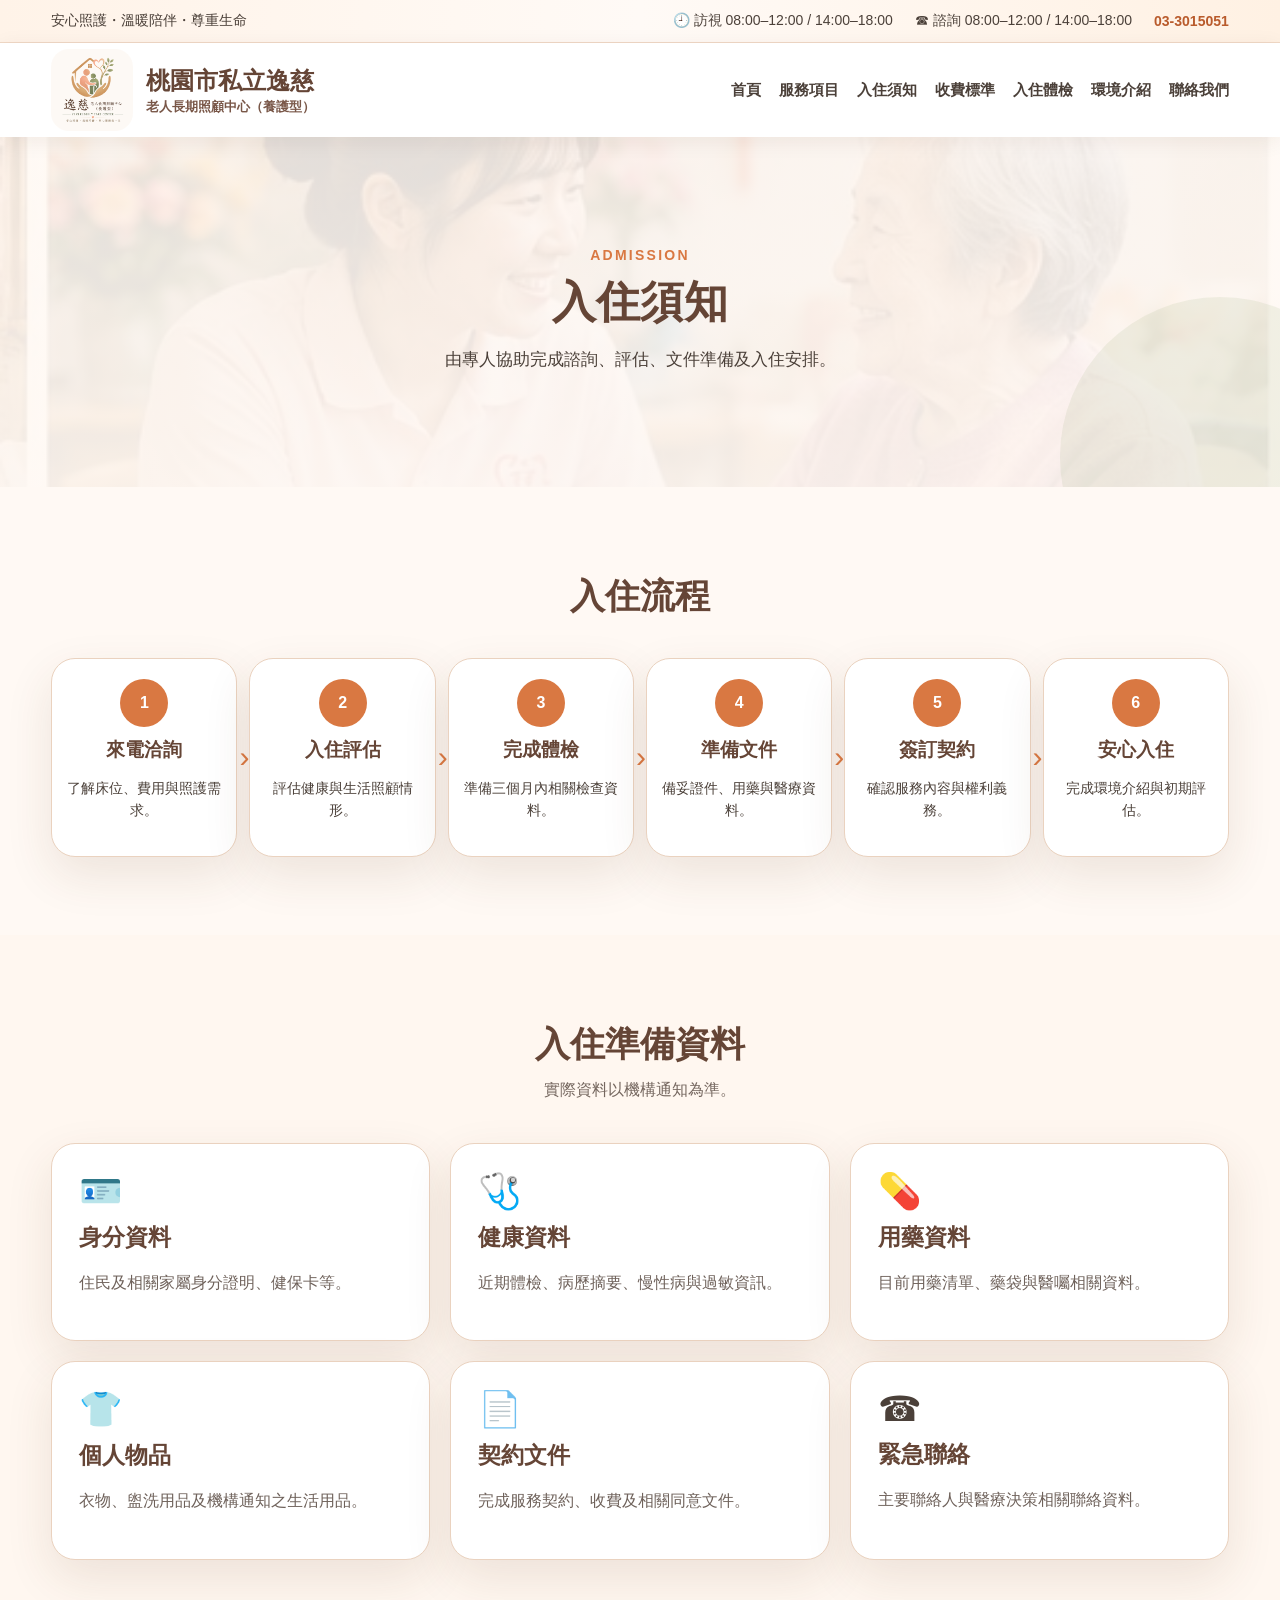
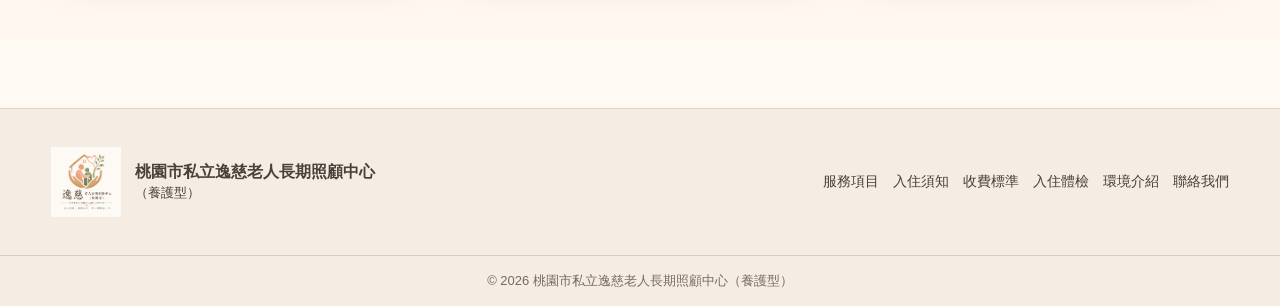
==== admission.html @ 15b74a87 "Add files via upload" ====
<!doctype html><html lang="zh-Hant"><head><meta charset="utf-8"><meta name="viewport" content="width=device-width,initial-scale=1"><meta name="description" content="逸慈老人長期照顧中心入住流程與準備資料。"><link rel="icon" href="favicon.png"><title>入住須知｜逸慈老人長期照顧中心</title><link rel="stylesheet" href="assets/css/site.css"></head><body><div class="topbar"><div class="container topbar-inner"><span>安心照護・溫暖陪伴・尊重生命</span><div class="topbar-items"><div>🕘 訪視 08:00–12:00 / 14:00–18:00</div><div>☎ 諮詢 08:00–12:00 / 14:00–18:00</div><div><strong>03-3015051</strong></div></div></div></div><header><div class="container nav"><a class="brand" href="index.html"><img src="assets/images/logo.png" alt="逸慈老人長期照顧中心 Logo"><div><h1>桃園市私立逸慈</h1><small>老人長期照顧中心（養護型）</small></div></a><button class="menu-toggle" aria-label="開啟選單" aria-expanded="false">☰</button><nav class="menu"><a href="index.html">首頁</a><a href="services.html">服務項目</a><a href="admission.html">入住須知</a><a href="pricing.html">收費標準</a><a href="health-check.html">入住體檢</a><a href="environment.html">環境介紹</a><a href="contact.html">聯絡我們</a></nav></div></header><main><section class="page-hero"><div class="inner container"><div class="eyebrow">ADMISSION</div><h2>入住須知</h2><p>由專人協助完成諮詢、評估、文件準備及入住安排。</p></div></section><section class="section"><div class="container"><div class="title"><h2>入住流程</h2></div><div class="flow"><article class="step card"><span>1</span><h3>來電洽詢</h3><p>了解床位、費用與照護需求。</p></article><article class="step card"><span>2</span><h3>入住評估</h3><p>評估健康與生活照顧情形。</p></article><article class="step card"><span>3</span><h3>完成體檢</h3><p>準備三個月內相關檢查資料。</p></article><article class="step card"><span>4</span><h3>準備文件</h3><p>備妥證件、用藥與醫療資料。</p></article><article class="step card"><span>5</span><h3>簽訂契約</h3><p>確認服務內容與權利義務。</p></article><article class="step card"><span>6</span><h3>安心入住</h3><p>完成環境介紹與初期評估。</p></article></div></div></section><section class="section alt"><div class="container"><div class="title"><h2>入住準備資料</h2><p>實際資料以機構通知為準。</p></div><div class="services"><article class="service card"><div class="icon">🪪</div><h3>身分資料</h3><p>住民及相關家屬身分證明、健保卡等。</p></article><article class="service card"><div class="icon">🩺</div><h3>健康資料</h3><p>近期體檢、病歷摘要、慢性病與過敏資訊。</p></article><article class="service card"><div class="icon">💊</div><h3>用藥資料</h3><p>目前用藥清單、藥袋與醫囑相關資料。</p></article><article class="service card"><div class="icon">👕</div><h3>個人物品</h3><p>衣物、盥洗用品及機構通知之生活用品。</p></article><article class="service card"><div class="icon">📄</div><h3>契約文件</h3><p>完成服務契約、收費及相關同意文件。</p></article><article class="service card"><div class="icon">☎</div><h3>緊急聯絡</h3><p>主要聯絡人與醫療決策相關聯絡資料。</p></article></div></div></section></main><footer><div class="container footer-main"><div class="footer-brand"><img src="assets/images/logo.png" alt="逸慈 Logo"><div><strong>桃園市私立逸慈老人長期照顧中心</strong><br><small>（養護型）</small></div></div><div class="footer-links"><a href="services.html">服務項目</a><a href="admission.html">入住須知</a><a href="pricing.html">收費標準</a><a href="health-check.html">入住體檢</a><a href="environment.html">環境介紹</a><a href="contact.html">聯絡我們</a></div></div><div class="copyright">© 2026 桃園市私立逸慈老人長期照顧中心（養護型）</div></footer><a class="float-call" href="tel:033015051">☎ 立即來電</a><script src="assets/js/site.js"></script></body></html>
---- assets/css/site.css ----
:root{--orange:#d97842;--orange2:#ed9561;--brown:#654536;--text:#4b4039;--cream:#fff9f4;--soft:#f7eee6;--sage:#8ea06c;--line:#ead2bf;--white:#fff;--shadow:0 18px 48px rgba(91,55,31,.11);--radius:24px}
*{box-sizing:border-box}html{scroll-behavior:smooth}body{margin:0;font-family:"Noto Sans TC","Microsoft JhengHei",sans-serif;color:var(--text);background:var(--cream)}a{text-decoration:none;color:inherit}img{max-width:100%;display:block}.container{width:min(1180px,92%);margin:auto}
.topbar{background:linear-gradient(90deg,#fff3e8,#fffaf6,#fff1e3);border-bottom:1px solid #f0d9c6}.topbar-inner{min-height:42px;display:flex;align-items:center;justify-content:space-between;gap:20px;font-size:14px}.topbar-items{display:flex;gap:22px;align-items:center}.topbar strong{color:#b95b2c}
header{position:sticky;top:0;z-index:50;background:rgba(255,255,255,.97);backdrop-filter:blur(12px);box-shadow:0 4px 20px rgba(70,40,22,.07)}.nav{min-height:94px;display:flex;align-items:center;justify-content:space-between;gap:20px}.brand{display:flex;align-items:center;gap:13px}.brand img{width:82px;height:82px;object-fit:contain;border-radius:18px}.brand h1{margin:0;font:700 24px "Noto Serif TC","DFKai-SB","KaiTi",serif;color:var(--brown)}.brand small{font-weight:700;color:#795748}.menu{display:flex;align-items:center;gap:18px;font-size:15px;font-weight:700}.menu a{padding:37px 0;position:relative}.menu a:after{content:"";position:absolute;left:50%;right:50%;bottom:24px;height:2px;background:var(--orange);transition:.25s}.menu a:hover:after,.menu a.active:after{left:0;right:0}.menu-toggle{display:none;border:0;background:#fff4ea;color:var(--brown);font-size:25px;border-radius:12px;padding:8px 12px}
.hero{overflow:hidden;background:linear-gradient(90deg,#fffaf6 0 43%,#f3e0d1 43%)}.hero-grid{display:grid;grid-template-columns:43% 57%;min-height:560px}.hero-copy{padding:68px 5vw 60px max(4vw,calc((100vw - 1180px)/2));display:flex;flex-direction:column;justify-content:center;background:radial-gradient(circle at 12% 12%,rgba(217,120,66,.14),transparent 30%)}.eyebrow{color:var(--orange);font-weight:900;letter-spacing:.16em;font-size:14px}.hero h2{margin:12px 0;font:700 43px/1.42 "Noto Serif TC","DFKai-SB","KaiTi",serif;color:var(--brown)}.hero h2 span{display:block;color:var(--orange);font-size:52px}.hero p{font-size:17px;line-height:1.9;max-width:600px}.actions{display:flex;gap:12px;flex-wrap:wrap;margin-top:12px}.btn{display:inline-flex;align-items:center;justify-content:center;padding:13px 24px;border-radius:999px;background:linear-gradient(135deg,var(--orange),var(--orange2));color:#fff;font-weight:900;box-shadow:0 10px 25px rgba(217,120,66,.24)}.btn.secondary{background:#fff;color:#a64f27;border:1px solid #dda477;box-shadow:none}.hero-photo{min-height:560px;background:url('../images/hero-care.jpg') center/cover no-repeat;position:relative}.hero-photo:before{content:"";position:absolute;inset:0;background:linear-gradient(90deg,#fffaf6 0,rgba(255,250,246,.10) 25%,transparent 55%)}
.quick{padding:28px 0 42px;background:#fff}.quick-grid{display:grid;grid-template-columns:repeat(4,1fr);gap:18px}.card{background:#fff;border:1px solid var(--line);border-radius:var(--radius);box-shadow:var(--shadow)}.quick-card{min-height:165px;padding:22px;display:flex;gap:15px;background:linear-gradient(145deg,#fff,#fff5ea)}.quick-card:nth-child(2){background:linear-gradient(145deg,#fff,#f4f7e9)}.quick-card:nth-child(4){background:linear-gradient(145deg,#fff,#fff0ed)}.qicon{font-size:34px}.quick-card h3{margin:0 0 7px;font:700 21px "Noto Serif TC","DFKai-SB","KaiTi",serif;color:var(--brown)}.quick-card p{margin:4px 0;line-height:1.55}.big{font-size:25px;color:#c55345;font-weight:900}
.section{padding:78px 0}.section.alt{background:#fff7f0}.title{text-align:center;margin-bottom:38px}.title h2{margin:8px;font:700 35px "Noto Serif TC","DFKai-SB","KaiTi",serif;color:var(--brown)}.title p{max-width:760px;margin:0 auto;line-height:1.8;color:#75675f}.about-grid,.split{display:grid;grid-template-columns:1fr 1fr;align-items:stretch}.about-img{min-height:420px;background:url('../images/hands-care.jpg') center/cover;border-radius:24px 0 0 24px}.about-copy{padding:44px;background:#fff;border-radius:0 24px 24px 0;box-shadow:var(--shadow)}.about-copy h2{font:700 34px "Noto Serif TC","DFKai-SB","KaiTi",serif;color:var(--brown);margin-top:0}.about-copy p{line-height:2}.badges{display:flex;gap:9px;flex-wrap:wrap}.badge{background:#fff1e5;color:#9b4e27;padding:8px 13px;border-radius:999px;font-weight:800}
.services{display:grid;grid-template-columns:repeat(3,1fr);gap:20px}.service{padding:27px;transition:.25s}.service:hover{transform:translateY(-5px)}.service .icon{font-size:35px}.service h3{font:700 23px "Noto Serif TC","DFKai-SB","KaiTi",serif;color:var(--brown);margin:10px 0}.service p{line-height:1.8;color:#6f625b}.list{padding-left:20px;line-height:1.9}
.page-hero{min-height:350px;display:grid;place-items:center;text-align:center;background:linear-gradient(rgba(255,249,244,.89),rgba(255,249,244,.94)),url('../images/hero-care.jpg') center/cover;position:relative;overflow:hidden}.page-hero:after{content:"";position:absolute;width:320px;height:320px;border-radius:50%;right:-100px;bottom:-130px;background:rgba(142,160,108,.12)}.page-hero .inner{position:relative;z-index:1}.page-hero h2{margin:10px 0 12px;font:700 44px "Noto Serif TC","DFKai-SB","KaiTi",serif;color:var(--brown)}.page-hero p{max-width:720px;margin:auto;line-height:1.9;font-size:17px}
.flow{display:grid;grid-template-columns:repeat(6,1fr);gap:12px}.step{padding:20px 12px;text-align:center;position:relative}.step:not(:last-child):after{content:'›';position:absolute;right:-13px;top:41%;color:var(--orange);font-size:30px}.step span{width:48px;height:48px;border-radius:50%;display:grid;place-items:center;margin:auto;background:var(--orange);color:#fff;font-weight:900}.step h3{color:var(--brown);margin:10px 0}.step p{font-size:14px;line-height:1.6}
.pricing-grid{display:grid;grid-template-columns:1.15fr .85fr;gap:24px}.price-card,.side-card{padding:32px}.price-row{display:flex;justify-content:space-between;gap:24px;padding:20px 0;border-bottom:1px dashed #e5cdbb}.price-row:last-child{border:0}.price-row span{font-weight:800;font-size:18px}.price-row strong{font-size:27px;color:#b95b2c}.side-card{background:linear-gradient(145deg,#fff,#fff4ea)}
.health-grid,.env-grid{display:grid;grid-template-columns:repeat(3,1fr);gap:20px}.health-card,.env-card{padding:26px}.health-card h3,.env-card h3{font:700 23px "Noto Serif TC","DFKai-SB","KaiTi",serif;color:var(--brown);margin:10px 0}.health-card ul{padding-left:20px;line-height:1.9}.env-photo{height:250px;border-radius:18px;background-size:cover;background-position:center}.env-card p{line-height:1.8}.notice{margin-top:24px;padding:20px 24px;border-left:5px solid var(--sage);background:#f4f8ed;border-radius:14px;line-height:1.8}.hours{display:grid;grid-template-columns:1fr 1fr;gap:20px}.hours-card{text-align:center;padding:32px;background:linear-gradient(145deg,#fff,#fff2e8)}.time{font-size:28px;color:var(--orange);font-weight:900;line-height:1.7}.contact-grid{display:grid;grid-template-columns:.9fr 1.1fr;gap:24px}.contact-card{padding:34px}.contact-card h3{font:700 27px "Noto Serif TC","DFKai-SB","KaiTi",serif;color:var(--brown)}.contact-list{display:grid;gap:15px}.contact-item{padding:16px;background:#fff6ee;border-radius:15px;line-height:1.6}.form-placeholder{padding:30px;background:linear-gradient(145deg,#fff,#f6f8ee)}.form-placeholder label{font-weight:800;display:block;margin:12px 0 6px}.form-placeholder input,.form-placeholder textarea{width:100%;padding:13px;border:1px solid #ddc7b7;border-radius:12px;background:#fff;font:inherit}.form-placeholder textarea{min-height:120px}.form-note{font-size:13px;color:#74665d;line-height:1.7}
.faq{max-width:900px;margin:auto}.faq details{padding:18px 22px;margin-bottom:12px}.faq summary{cursor:pointer;font-weight:900;color:var(--brown)}.faq p{line-height:1.8}.cta{padding:38px 42px;display:flex;justify-content:space-between;align-items:center;gap:24px;color:#fff;background:linear-gradient(120deg,var(--orange),var(--orange2));border-radius:28px;box-shadow:0 18px 44px rgba(185,91,44,.22)}.cta h2{font-family:"Noto Serif TC","DFKai-SB","KaiTi",serif;margin:0 0 8px}.cta .btn{background:#fff;color:#a64f27;box-shadow:none}
footer{margin-top:70px;background:#f5ece4;border-top:1px solid #e7d1c1}.footer-main{padding:38px 0;display:flex;align-items:center;justify-content:space-between;gap:30px}.footer-brand{display:flex;align-items:center;gap:14px}.footer-brand img{width:70px;height:70px;object-fit:contain}.footer-links{display:flex;flex-wrap:wrap;gap:14px;font-size:14px}.copyright{border-top:1px solid #e0cbbb;text-align:center;padding:16px 0;font-size:13px;color:#786a61}.float-call{display:none}
@media(max-width:1050px){.menu{display:none}.menu-toggle{display:block}.menu.open{display:flex;position:absolute;left:0;right:0;top:94px;background:#fff;flex-direction:column;align-items:stretch;padding:10px 5%;box-shadow:0 14px 24px rgba(0,0,0,.1)}.menu.open a{padding:13px 0}.hero-grid{grid-template-columns:1fr}.hero-photo{min-height:430px;order:1}.hero-copy{order:2;padding:48px 6%}.quick-grid,.services,.health-grid,.env-grid{grid-template-columns:repeat(2,1fr)}.about-grid,.split,.pricing-grid,.contact-grid{grid-template-columns:1fr}.about-img{border-radius:24px 24px 0 0}.about-copy{border-radius:0 0 24px 24px}.flow{grid-template-columns:repeat(3,1fr)}.step:after{display:none}}
@media(max-width:650px){.topbar-inner{justify-content:center}.topbar-inner>span{display:none}.topbar-items{font-size:12px;gap:8px}.topbar-items div:nth-child(2){display:none}.nav{min-height:76px}.brand img{width:59px;height:59px}.brand h1{font-size:17px}.brand small{font-size:11px}.menu.open{top:76px}.hero-photo{min-height:330px}.hero h2{font-size:32px}.hero h2 span{font-size:39px}.quick-grid,.services,.health-grid,.env-grid,.hours,.flow{grid-template-columns:1fr}.section{padding:55px 0}.page-hero{min-height:290px}.page-hero h2{font-size:34px}.price-row{flex-direction:column;gap:7px}.cta,.footer-main{flex-direction:column;align-items:flex-start}.float-call{display:block;position:fixed;right:16px;bottom:16px;z-index:80;background:var(--orange);color:#fff;padding:13px 18px;border-radius:999px;font-weight:900;box-shadow:0 10px 25px rgba(0,0,0,.22)}}
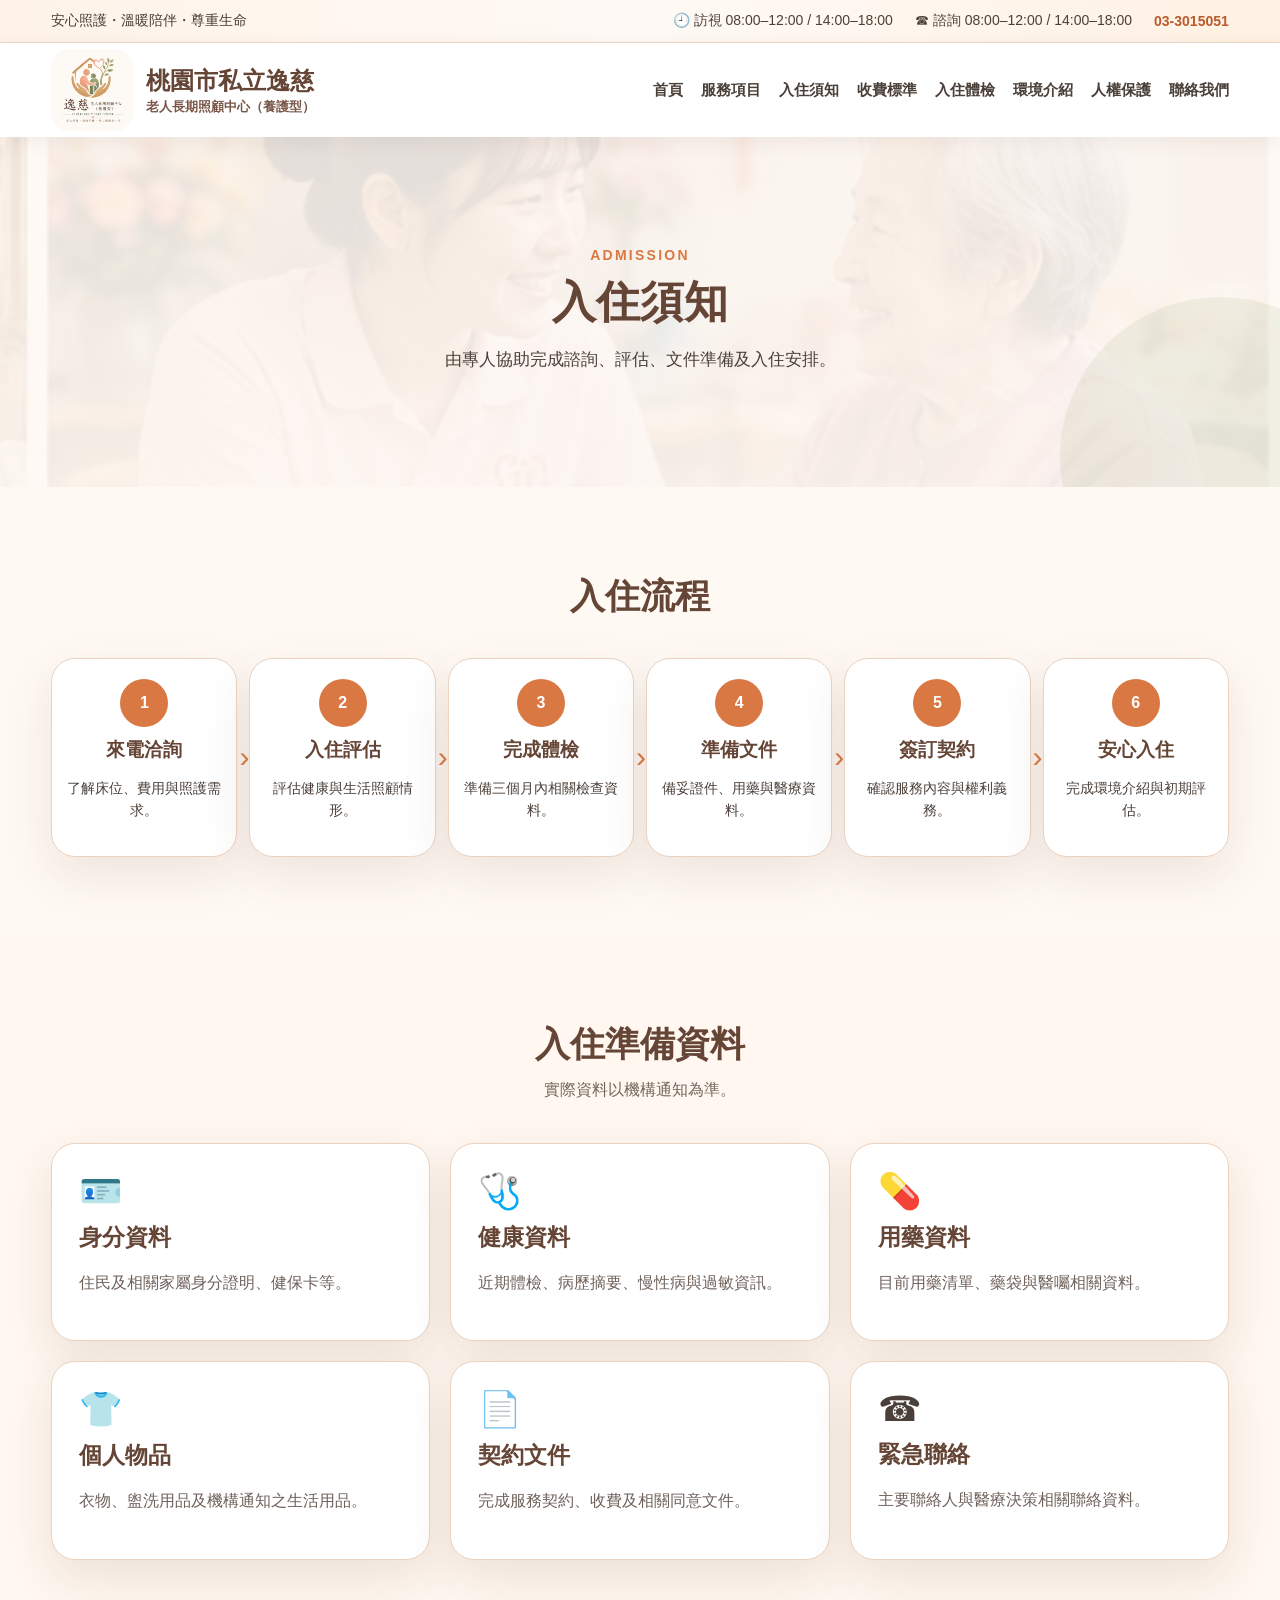
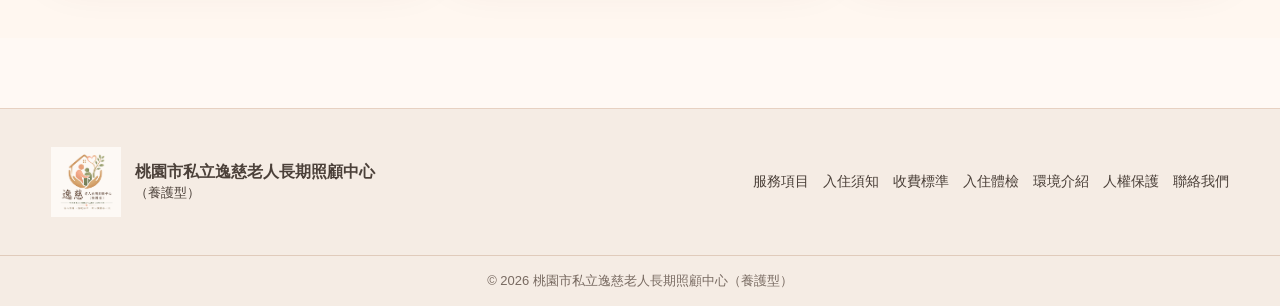
==== commit c2356430: "Add files via upload" ====
--- a/admission.html
+++ b/admission.html
@@ -1 +1 @@
-<!doctype html><html lang="zh-Hant"><head><meta charset="utf-8"><meta name="viewport" content="width=device-width,initial-scale=1"><meta name="description" content="逸慈老人長期照顧中心入住流程與準備資料。"><link rel="icon" href="favicon.png"><title>入住須知｜逸慈老人長期照顧中心</title><link rel="stylesheet" href="assets/css/site.css"></head><body><div class="topbar"><div class="container topbar-inner"><span>安心照護・溫暖陪伴・尊重生命</span><div class="topbar-items"><div>🕘 訪視 08:00–12:00 / 14:00–18:00</div><div>☎ 諮詢 08:00–12:00 / 14:00–18:00</div><div><strong>03-3015051</strong></div></div></div></div><header><div class="container nav"><a class="brand" href="index.html"><img src="assets/images/logo.png" alt="逸慈老人長期照顧中心 Logo"><div><h1>桃園市私立逸慈</h1><small>老人長期照顧中心（養護型）</small></div></a><button class="menu-toggle" aria-label="開啟選單" aria-expanded="false">☰</button><nav class="menu"><a href="index.html">首頁</a><a href="services.html">服務項目</a><a href="admission.html">入住須知</a><a href="pricing.html">收費標準</a><a href="health-check.html">入住體檢</a><a href="environment.html">環境介紹</a><a href="contact.html">聯絡我們</a></nav></div></header><main><section class="page-hero"><div class="inner container"><div class="eyebrow">ADMISSION</div><h2>入住須知</h2><p>由專人協助完成諮詢、評估、文件準備及入住安排。</p></div></section><section class="section"><div class="container"><div class="title"><h2>入住流程</h2></div><div class="flow"><article class="step card"><span>1</span><h3>來電洽詢</h3><p>了解床位、費用與照護需求。</p></article><article class="step card"><span>2</span><h3>入住評估</h3><p>評估健康與生活照顧情形。</p></article><article class="step card"><span>3</span><h3>完成體檢</h3><p>準備三個月內相關檢查資料。</p></article><article class="step card"><span>4</span><h3>準備文件</h3><p>備妥證件、用藥與醫療資料。</p></article><article class="step card"><span>5</span><h3>簽訂契約</h3><p>確認服務內容與權利義務。</p></article><article class="step card"><span>6</span><h3>安心入住</h3><p>完成環境介紹與初期評估。</p></article></div></div></section><section class="section alt"><div class="container"><div class="title"><h2>入住準備資料</h2><p>實際資料以機構通知為準。</p></div><div class="services"><article class="service card"><div class="icon">🪪</div><h3>身分資料</h3><p>住民及相關家屬身分證明、健保卡等。</p></article><article class="service card"><div class="icon">🩺</div><h3>健康資料</h3><p>近期體檢、病歷摘要、慢性病與過敏資訊。</p></article><article class="service card"><div class="icon">💊</div><h3>用藥資料</h3><p>目前用藥清單、藥袋與醫囑相關資料。</p></article><article class="service card"><div class="icon">👕</div><h3>個人物品</h3><p>衣物、盥洗用品及機構通知之生活用品。</p></article><article class="service card"><div class="icon">📄</div><h3>契約文件</h3><p>完成服務契約、收費及相關同意文件。</p></article><article class="service card"><div class="icon">☎</div><h3>緊急聯絡</h3><p>主要聯絡人與醫療決策相關聯絡資料。</p></article></div></div></section></main><footer><div class="container footer-main"><div class="footer-brand"><img src="assets/images/logo.png" alt="逸慈 Logo"><div><strong>桃園市私立逸慈老人長期照顧中心</strong><br><small>（養護型）</small></div></div><div class="footer-links"><a href="services.html">服務項目</a><a href="admission.html">入住須知</a><a href="pricing.html">收費標準</a><a href="health-check.html">入住體檢</a><a href="environment.html">環境介紹</a><a href="contact.html">聯絡我們</a></div></div><div class="copyright">© 2026 桃園市私立逸慈老人長期照顧中心（養護型）</div></footer><a class="float-call" href="tel:033015051">☎ 立即來電</a><script src="assets/js/site.js"></script></body></html>+<!doctype html><html lang="zh-Hant"><head><meta charset="utf-8"><meta name="viewport" content="width=device-width,initial-scale=1"><meta name="description" content="逸慈老人長期照顧中心入住流程、入住準備資料、參觀預約與常見問題。"><link rel="icon" href="favicon.png"><title>入住須知與流程｜逸慈老人長期照顧中心</title><link rel="stylesheet" href="assets/css/site.css"><meta name="google-site-verification" content="google0de005f5e0f966f5"><link rel="canonical" href="https://mapleflying1236-rgb.github.io/yici-website/admission.html"><meta property="og:locale" content="zh_TW"><meta property="og:type" content="website"><meta property="og:title" content="入住須知與流程｜逸慈老人長期照顧中心"><meta property="og:description" content="逸慈老人長期照顧中心入住流程、入住準備資料、參觀預約與常見問題。"><meta property="og:url" content="https://mapleflying1236-rgb.github.io/yici-website/admission.html"><meta property="og:site_name" content="逸慈老人長期照顧中心"><meta property="og:image" content="https://mapleflying1236-rgb.github.io/yici-website/assets/images/hero-care.jpg"><meta name="twitter:card" content="summary_large_image"><meta name="twitter:title" content="入住須知與流程｜逸慈老人長期照顧中心"><meta name="twitter:description" content="逸慈老人長期照顧中心入住流程、入住準備資料、參觀預約與常見問題。"><meta name="twitter:image" content="https://mapleflying1236-rgb.github.io/yici-website/assets/images/hero-care.jpg"><script type="application/ld+json">{"@context":"https://schema.org","@type":"NursingHome","name":"桃園市私立逸慈老人長期照顧中心（養護型）","alternateName":"逸慈老人長期照顧中心","url":"https://mapleflying1236-rgb.github.io/yici-website/","logo":"https://mapleflying1236-rgb.github.io/yici-website/assets/images/logo.png","image":"https://mapleflying1236-rgb.github.io/yici-website/assets/images/hero-care.jpg","telephone":"+886-3-301-5051","description":"提供24小時專業照護、護理服務、生活照顧、營養膳食與入住諮詢。","openingHoursSpecification":[{"@type":"OpeningHoursSpecification","dayOfWeek":["Monday","Tuesday","Wednesday","Thursday","Friday","Saturday","Sunday"],"opens":"08:00","closes":"12:00"},{"@type":"OpeningHoursSpecification","dayOfWeek":["Monday","Tuesday","Wednesday","Thursday","Friday","Saturday","Sunday"],"opens":"14:00","closes":"18:00"}]}</script></head><body><div class="topbar"><div class="container topbar-inner"><span>安心照護・溫暖陪伴・尊重生命</span><div class="topbar-items"><div>🕘 訪視 08:00–12:00 / 14:00–18:00</div><div>☎ 諮詢 08:00–12:00 / 14:00–18:00</div><div><strong>03-3015051</strong></div></div></div></div><header><div class="container nav"><a class="brand" href="index.html"><img src="assets/images/logo.png" alt="逸慈老人長期照顧中心 Logo"><div><h1>桃園市私立逸慈</h1><small>老人長期照顧中心（養護型）</small></div></a><button class="menu-toggle" aria-label="開啟選單" aria-expanded="false">☰</button><nav class="menu"><a href="index.html">首頁</a><a href="services.html">服務項目</a><a href="admission.html">入住須知</a><a href="pricing.html">收費標準</a><a href="health-check.html">入住體檢</a><a href="environment.html">環境介紹</a><a href="protection.html">人權保護</a><a href="contact.html">聯絡我們</a></nav></div></header><main><section class="page-hero"><div class="inner container"><div class="eyebrow">ADMISSION</div><h2>入住須知</h2><p>由專人協助完成諮詢、評估、文件準備及入住安排。</p></div></section><section class="section"><div class="container"><div class="title"><h2>入住流程</h2></div><div class="flow"><article class="step card"><span>1</span><h3>來電洽詢</h3><p>了解床位、費用與照護需求。</p></article><article class="step card"><span>2</span><h3>入住評估</h3><p>評估健康與生活照顧情形。</p></article><article class="step card"><span>3</span><h3>完成體檢</h3><p>準備三個月內相關檢查資料。</p></article><article class="step card"><span>4</span><h3>準備文件</h3><p>備妥證件、用藥與醫療資料。</p></article><article class="step card"><span>5</span><h3>簽訂契約</h3><p>確認服務內容與權利義務。</p></article><article class="step card"><span>6</span><h3>安心入住</h3><p>完成環境介紹與初期評估。</p></article></div></div></section><section class="section alt"><div class="container"><div class="title"><h2>入住準備資料</h2><p>實際資料以機構通知為準。</p></div><div class="services"><article class="service card"><div class="icon">🪪</div><h3>身分資料</h3><p>住民及相關家屬身分證明、健保卡等。</p></article><article class="service card"><div class="icon">🩺</div><h3>健康資料</h3><p>近期體檢、病歷摘要、慢性病與過敏資訊。</p></article><article class="service card"><div class="icon">💊</div><h3>用藥資料</h3><p>目前用藥清單、藥袋與醫囑相關資料。</p></article><article class="service card"><div class="icon">👕</div><h3>個人物品</h3><p>衣物、盥洗用品及機構通知之生活用品。</p></article><article class="service card"><div class="icon">📄</div><h3>契約文件</h3><p>完成服務契約、收費及相關同意文件。</p></article><article class="service card"><div class="icon">☎</div><h3>緊急聯絡</h3><p>主要聯絡人與醫療決策相關聯絡資料。</p></article></div></div></section></main><footer><div class="container footer-main"><div class="footer-brand"><img src="assets/images/logo.png" alt="逸慈 Logo"><div><strong>桃園市私立逸慈老人長期照顧中心</strong><br><small>（養護型）</small></div></div><div class="footer-links"><a href="services.html">服務項目</a><a href="admission.html">入住須知</a><a href="pricing.html">收費標準</a><a href="health-check.html">入住體檢</a><a href="environment.html">環境介紹</a><a href="protection.html">人權保護</a><a href="contact.html">聯絡我們</a></div></div><div class="copyright">© 2026 桃園市私立逸慈老人長期照顧中心（養護型）</div></footer><a class="float-call" href="tel:033015051">☎ 立即來電</a><script src="assets/js/site.js"></script></body></html>
--- a/assets/css/site.css
+++ b/assets/css/site.css
@@ -15,3 +15,22 @@
 footer{margin-top:70px;background:#f5ece4;border-top:1px solid #e7d1c1}.footer-main{padding:38px 0;display:flex;align-items:center;justify-content:space-between;gap:30px}.footer-brand{display:flex;align-items:center;gap:14px}.footer-brand img{width:70px;height:70px;object-fit:contain}.footer-links{display:flex;flex-wrap:wrap;gap:14px;font-size:14px}.copyright{border-top:1px solid #e0cbbb;text-align:center;padding:16px 0;font-size:13px;color:#786a61}.float-call{display:none}
 @media(max-width:1050px){.menu{display:none}.menu-toggle{display:block}.menu.open{display:flex;position:absolute;left:0;right:0;top:94px;background:#fff;flex-direction:column;align-items:stretch;padding:10px 5%;box-shadow:0 14px 24px rgba(0,0,0,.1)}.menu.open a{padding:13px 0}.hero-grid{grid-template-columns:1fr}.hero-photo{min-height:430px;order:1}.hero-copy{order:2;padding:48px 6%}.quick-grid,.services,.health-grid,.env-grid{grid-template-columns:repeat(2,1fr)}.about-grid,.split,.pricing-grid,.contact-grid{grid-template-columns:1fr}.about-img{border-radius:24px 24px 0 0}.about-copy{border-radius:0 0 24px 24px}.flow{grid-template-columns:repeat(3,1fr)}.step:after{display:none}}
 @media(max-width:650px){.topbar-inner{justify-content:center}.topbar-inner>span{display:none}.topbar-items{font-size:12px;gap:8px}.topbar-items div:nth-child(2){display:none}.nav{min-height:76px}.brand img{width:59px;height:59px}.brand h1{font-size:17px}.brand small{font-size:11px}.menu.open{top:76px}.hero-photo{min-height:330px}.hero h2{font-size:32px}.hero h2 span{font-size:39px}.quick-grid,.services,.health-grid,.env-grid,.hours,.flow{grid-template-columns:1fr}.section{padding:55px 0}.page-hero{min-height:290px}.page-hero h2{font-size:34px}.price-row{flex-direction:column;gap:7px}.cta,.footer-main{flex-direction:column;align-items:flex-start}.float-call{display:block;position:fixed;right:16px;bottom:16px;z-index:80;background:var(--orange);color:#fff;padding:13px 18px;border-radius:999px;font-weight:900;box-shadow:0 10px 25px rgba(0,0,0,.22)}}
+
+/* Human rights and resident protection page */
+.protection-hero{min-height:430px;display:grid;place-items:center;text-align:center;position:relative;overflow:hidden;background:linear-gradient(135deg,rgba(8,45,112,.94),rgba(20,84,156,.90)),url('../images/hands-care.jpg') center/cover no-repeat;color:#fff}
+.protection-hero:before{content:"";position:absolute;inset:0;background:radial-gradient(circle at 20% 20%,rgba(255,255,255,.15),transparent 34%),radial-gradient(circle at 82% 78%,rgba(112,206,167,.18),transparent 32%)}
+.protection-hero .inner{position:relative;z-index:1;max-width:850px;padding:60px 0}
+.protection-hero .eyebrow{color:#ffd9a7}.protection-hero h2{font:800 clamp(36px,6vw,58px) "Noto Serif TC","DFKai-SB","KaiTi",serif;margin:12px 0 18px;letter-spacing:.05em}.protection-hero p{font-size:18px;line-height:1.9;margin:0 auto 28px;max-width:760px}
+.hero-badges{display:flex;justify-content:center;gap:12px;flex-wrap:wrap}.hero-badges span{border:1px solid rgba(255,255,255,.55);background:rgba(255,255,255,.12);padding:9px 16px;border-radius:999px;font-weight:800;backdrop-filter:blur(8px)}
+.promise-grid{display:grid;grid-template-columns:repeat(4,1fr);gap:18px}.promise-card{padding:26px;border-radius:22px;background:#fff;border:1px solid #d8e3f3;box-shadow:0 14px 40px rgba(15,57,110,.09);text-align:center}.promise-card .picon{font-size:34px}.promise-card h3{color:#123f86;margin:10px 0 8px}.promise-card p{line-height:1.75;color:#605f63;margin:0}
+.zero-tolerance{background:linear-gradient(125deg,#0c3274,#124d9c);color:#fff;border-radius:28px;padding:38px 42px;display:grid;grid-template-columns:auto 1fr;gap:26px;align-items:center;box-shadow:0 18px 50px rgba(10,45,102,.22)}.zero-tolerance .shield{font-size:68px}.zero-tolerance h2{margin:0 0 10px;font-family:"Noto Serif TC","DFKai-SB","KaiTi",serif}.zero-tolerance p{margin:0;line-height:1.9}
+.contact-grid{display:grid;grid-template-columns:repeat(5,1fr);gap:14px}.contact-tile{background:#fff;border:1px solid #d4e1f3;border-radius:20px;padding:22px;text-align:center;box-shadow:0 10px 28px rgba(14,58,110,.07)}.contact-tile .cicon{font-size:34px}.contact-tile h3{margin:8px 0 5px;color:#123f86}.contact-tile a,.contact-tile strong{color:#c93d34;font-weight:900;word-break:break-word}.contact-tile small{display:block;color:#666;line-height:1.5}
+.timeline-protect{display:grid;grid-template-columns:repeat(7,1fr);gap:14px;align-items:stretch}.timeline-protect .tstep{position:relative;background:#fff;border:1px solid #cbdcf2;border-radius:20px;padding:22px 12px;text-align:center}.timeline-protect .tstep:not(:last-child):after{content:"→";position:absolute;right:-17px;top:43%;font-size:28px;color:#184e9f;font-weight:900;z-index:2}.timeline-protect .num{width:42px;height:42px;margin:0 auto 10px;border-radius:50%;display:grid;place-items:center;background:#1654aa;color:#fff;font-weight:900}.timeline-protect h3{font-size:17px;color:#123f86;margin:6px 0}.timeline-protect p{font-size:13px;line-height:1.55;color:#666;margin:0}
+.flow-toolbar{display:flex;justify-content:center;gap:10px;flex-wrap:wrap;margin-bottom:26px}.flow-tab{border:1px solid #b9cee9;background:#fff;color:#144a94;padding:11px 18px;border-radius:999px;font-weight:900;cursor:pointer}.flow-tab.active{background:#144a94;color:#fff;box-shadow:0 8px 20px rgba(20,74,148,.22)}
+.flow-panel{display:none}.flow-panel.active{display:block}.flow-gallery{display:grid;grid-template-columns:1fr;gap:22px}.flow-card{background:#fff;border:1px solid #d5e1f1;border-radius:24px;padding:18px;box-shadow:0 15px 42px rgba(21,68,130,.09)}.flow-card img{width:100%;height:auto;border-radius:14px;cursor:zoom-in}.flow-card h3{color:#123f86;margin:4px 0 13px}.flow-actions{display:flex;gap:10px;flex-wrap:wrap;margin-top:14px}.flow-actions a{padding:10px 16px;border-radius:999px;background:#eef4fc;color:#144a94;font-weight:900;border:1px solid #c7d7eb}
+.download-grid{display:grid;grid-template-columns:repeat(3,1fr);gap:18px}.download-box{background:#fff;border:1px solid #d4e1f3;border-radius:22px;padding:25px;box-shadow:0 12px 34px rgba(13,56,105,.07)}.download-box h3{color:#123f86}.download-box p{line-height:1.7;color:#666}.download-box .lang{display:inline-block;background:#edf4fb;color:#174c95;padding:6px 10px;border-radius:999px;font-size:13px;font-weight:900}.download-box .btn{margin-top:8px;background:#144a94;color:#fff}
+.legal-grid{display:grid;grid-template-columns:repeat(4,1fr);gap:15px}.legal-card{background:#f7faff;border:1px solid #d6e3f3;border-radius:18px;padding:20px;text-align:center;color:#123f86;font-weight:900}
+.protection-faq{max-width:900px;margin:auto}.protection-faq details{background:#fff;border:1px solid #d5e2f2;border-radius:16px;padding:18px 22px;margin-bottom:12px}.protection-faq summary{cursor:pointer;color:#123f86;font-weight:900}.protection-faq p{line-height:1.8;color:#626266}
+.lightbox{position:fixed;inset:0;background:rgba(0,0,0,.9);z-index:1000;display:none;align-items:center;justify-content:center;padding:24px}.lightbox.open{display:flex}.lightbox img{max-width:96vw;max-height:92vh;object-fit:contain}.lightbox-close{position:fixed;right:22px;top:18px;color:#fff;background:transparent;border:0;font-size:42px;cursor:pointer}.lightbox-hint{position:fixed;left:50%;bottom:12px;transform:translateX(-50%);color:#fff;font-size:13px;background:rgba(0,0,0,.45);padding:6px 12px;border-radius:999px}
+@media(max-width:1050px){.promise-grid{grid-template-columns:repeat(2,1fr)}.contact-grid{grid-template-columns:repeat(2,1fr)}.timeline-protect{grid-template-columns:repeat(2,1fr)}.timeline-protect .tstep:after{display:none}.legal-grid{grid-template-columns:repeat(2,1fr)}}
+@media(max-width:650px){.promise-grid,.contact-grid,.timeline-protect,.download-grid,.legal-grid{grid-template-columns:1fr}.zero-tolerance{grid-template-columns:1fr;text-align:center;padding:30px 24px}.protection-hero{min-height:380px}.protection-hero p{font-size:16px}.flow-card{padding:10px}}
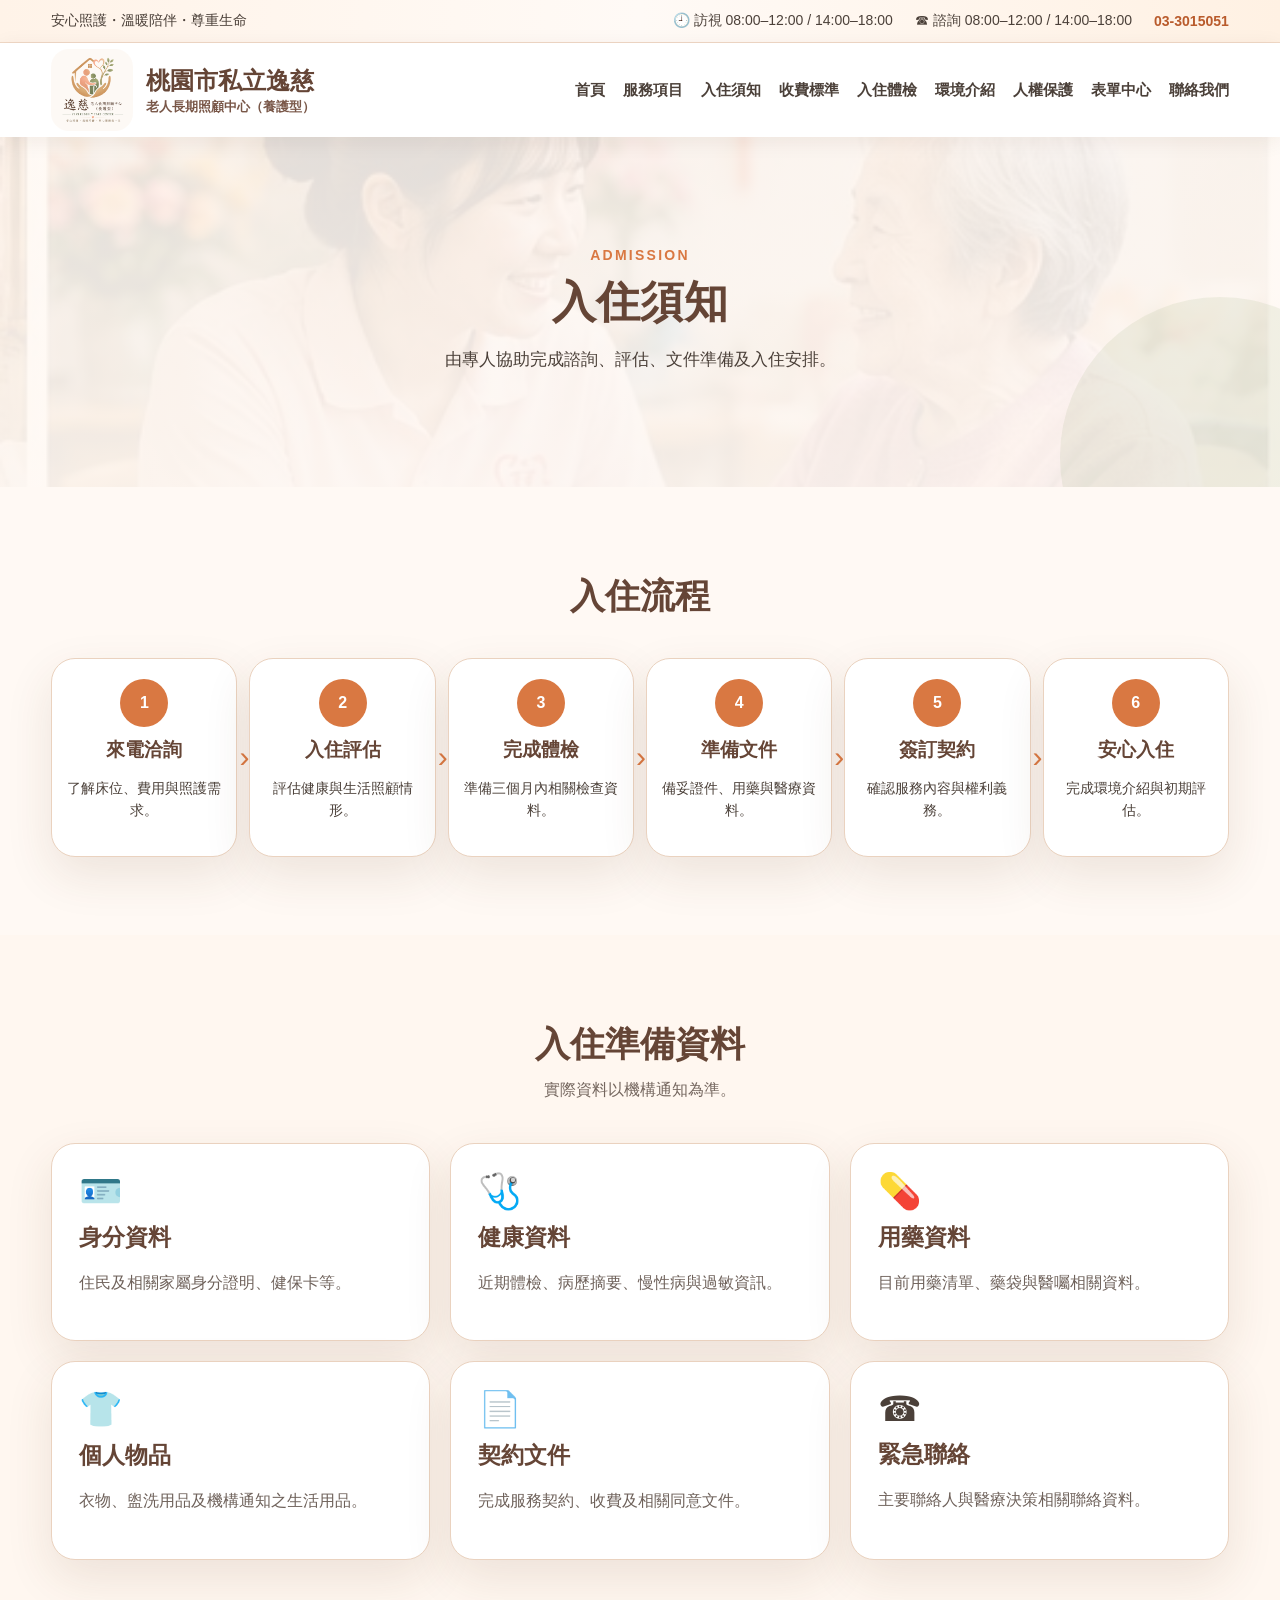
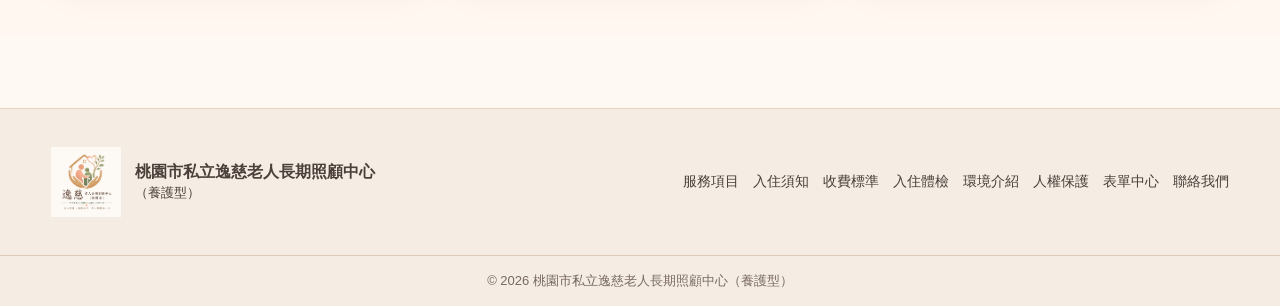
==== commit e5afe32f: "第一階段：導覽列加入表單中心（admission.html）" ====
--- a/admission.html
+++ b/admission.html
@@ -1 +1 @@
-<!doctype html><html lang="zh-Hant"><head><meta charset="utf-8"><meta name="viewport" content="width=device-width,initial-scale=1"><meta name="description" content="逸慈老人長期照顧中心入住流程、入住準備資料、參觀預約與常見問題。"><link rel="icon" href="favicon.png"><title>入住須知與流程｜逸慈老人長期照顧中心</title><link rel="stylesheet" href="assets/css/site.css"><meta name="google-site-verification" content="google0de005f5e0f966f5"><link rel="canonical" href="https://mapleflying1236-rgb.github.io/yici-website/admission.html"><meta property="og:locale" content="zh_TW"><meta property="og:type" content="website"><meta property="og:title" content="入住須知與流程｜逸慈老人長期照顧中心"><meta property="og:description" content="逸慈老人長期照顧中心入住流程、入住準備資料、參觀預約與常見問題。"><meta property="og:url" content="https://mapleflying1236-rgb.github.io/yici-website/admission.html"><meta property="og:site_name" content="逸慈老人長期照顧中心"><meta property="og:image" content="https://mapleflying1236-rgb.github.io/yici-website/assets/images/hero-care.jpg"><meta name="twitter:card" content="summary_large_image"><meta name="twitter:title" content="入住須知與流程｜逸慈老人長期照顧中心"><meta name="twitter:description" content="逸慈老人長期照顧中心入住流程、入住準備資料、參觀預約與常見問題。"><meta name="twitter:image" content="https://mapleflying1236-rgb.github.io/yici-website/assets/images/hero-care.jpg"><script type="application/ld+json">{"@context":"https://schema.org","@type":"NursingHome","name":"桃園市私立逸慈老人長期照顧中心（養護型）","alternateName":"逸慈老人長期照顧中心","url":"https://mapleflying1236-rgb.github.io/yici-website/","logo":"https://mapleflying1236-rgb.github.io/yici-website/assets/images/logo.png","image":"https://mapleflying1236-rgb.github.io/yici-website/assets/images/hero-care.jpg","telephone":"+886-3-301-5051","description":"提供24小時專業照護、護理服務、生活照顧、營養膳食與入住諮詢。","openingHoursSpecification":[{"@type":"OpeningHoursSpecification","dayOfWeek":["Monday","Tuesday","Wednesday","Thursday","Friday","Saturday","Sunday"],"opens":"08:00","closes":"12:00"},{"@type":"OpeningHoursSpecification","dayOfWeek":["Monday","Tuesday","Wednesday","Thursday","Friday","Saturday","Sunday"],"opens":"14:00","closes":"18:00"}]}</script></head><body><div class="topbar"><div class="container topbar-inner"><span>安心照護・溫暖陪伴・尊重生命</span><div class="topbar-items"><div>🕘 訪視 08:00–12:00 / 14:00–18:00</div><div>☎ 諮詢 08:00–12:00 / 14:00–18:00</div><div><strong>03-3015051</strong></div></div></div></div><header><div class="container nav"><a class="brand" href="index.html"><img src="assets/images/logo.png" alt="逸慈老人長期照顧中心 Logo"><div><h1>桃園市私立逸慈</h1><small>老人長期照顧中心（養護型）</small></div></a><button class="menu-toggle" aria-label="開啟選單" aria-expanded="false">☰</button><nav class="menu"><a href="index.html">首頁</a><a href="services.html">服務項目</a><a href="admission.html">入住須知</a><a href="pricing.html">收費標準</a><a href="health-check.html">入住體檢</a><a href="environment.html">環境介紹</a><a href="protection.html">人權保護</a><a href="contact.html">聯絡我們</a></nav></div></header><main><section class="page-hero"><div class="inner container"><div class="eyebrow">ADMISSION</div><h2>入住須知</h2><p>由專人協助完成諮詢、評估、文件準備及入住安排。</p></div></section><section class="section"><div class="container"><div class="title"><h2>入住流程</h2></div><div class="flow"><article class="step card"><span>1</span><h3>來電洽詢</h3><p>了解床位、費用與照護需求。</p></article><article class="step card"><span>2</span><h3>入住評估</h3><p>評估健康與生活照顧情形。</p></article><article class="step card"><span>3</span><h3>完成體檢</h3><p>準備三個月內相關檢查資料。</p></article><article class="step card"><span>4</span><h3>準備文件</h3><p>備妥證件、用藥與醫療資料。</p></article><article class="step card"><span>5</span><h3>簽訂契約</h3><p>確認服務內容與權利義務。</p></article><article class="step card"><span>6</span><h3>安心入住</h3><p>完成環境介紹與初期評估。</p></article></div></div></section><section class="section alt"><div class="container"><div class="title"><h2>入住準備資料</h2><p>實際資料以機構通知為準。</p></div><div class="services"><article class="service card"><div class="icon">🪪</div><h3>身分資料</h3><p>住民及相關家屬身分證明、健保卡等。</p></article><article class="service card"><div class="icon">🩺</div><h3>健康資料</h3><p>近期體檢、病歷摘要、慢性病與過敏資訊。</p></article><article class="service card"><div class="icon">💊</div><h3>用藥資料</h3><p>目前用藥清單、藥袋與醫囑相關資料。</p></article><article class="service card"><div class="icon">👕</div><h3>個人物品</h3><p>衣物、盥洗用品及機構通知之生活用品。</p></article><article class="service card"><div class="icon">📄</div><h3>契約文件</h3><p>完成服務契約、收費及相關同意文件。</p></article><article class="service card"><div class="icon">☎</div><h3>緊急聯絡</h3><p>主要聯絡人與醫療決策相關聯絡資料。</p></article></div></div></section></main><footer><div class="container footer-main"><div class="footer-brand"><img src="assets/images/logo.png" alt="逸慈 Logo"><div><strong>桃園市私立逸慈老人長期照顧中心</strong><br><small>（養護型）</small></div></div><div class="footer-links"><a href="services.html">服務項目</a><a href="admission.html">入住須知</a><a href="pricing.html">收費標準</a><a href="health-check.html">入住體檢</a><a href="environment.html">環境介紹</a><a href="protection.html">人權保護</a><a href="contact.html">聯絡我們</a></div></div><div class="copyright">© 2026 桃園市私立逸慈老人長期照顧中心（養護型）</div></footer><a class="float-call" href="tel:033015051">☎ 立即來電</a><script src="assets/js/site.js"></script></body></html>+<!doctype html><html lang="zh-Hant"><head><meta charset="utf-8"><meta name="viewport" content="width=device-width,initial-scale=1"><meta name="description" content="逸慈老人長期照顧中心入住流程、入住準備資料、參觀預約與常見問題。"><link rel="icon" href="favicon.png"><title>入住須知與流程｜逸慈老人長期照顧中心</title><link rel="stylesheet" href="assets/css/site.css"><meta name="google-site-verification" content="google0de005f5e0f966f5"><link rel="canonical" href="https://mapleflying1236-rgb.github.io/yici-website/admission.html"><meta property="og:locale" content="zh_TW"><meta property="og:type" content="website"><meta property="og:title" content="入住須知與流程｜逸慈老人長期照顧中心"><meta property="og:description" content="逸慈老人長期照顧中心入住流程、入住準備資料、參觀預約與常見問題。"><meta property="og:url" content="https://mapleflying1236-rgb.github.io/yici-website/admission.html"><meta property="og:site_name" content="逸慈老人長期照顧中心"><meta property="og:image" content="https://mapleflying1236-rgb.github.io/yici-website/assets/images/hero-care.jpg"><meta name="twitter:card" content="summary_large_image"><meta name="twitter:title" content="入住須知與流程｜逸慈老人長期照顧中心"><meta name="twitter:description" content="逸慈老人長期照顧中心入住流程、入住準備資料、參觀預約與常見問題。"><meta name="twitter:image" content="https://mapleflying1236-rgb.github.io/yici-website/assets/images/hero-care.jpg"><script type="application/ld+json">{"@context":"https://schema.org","@type":"NursingHome","name":"桃園市私立逸慈老人長期照顧中心（養護型）","alternateName":"逸慈老人長期照顧中心","url":"https://mapleflying1236-rgb.github.io/yici-website/","logo":"https://mapleflying1236-rgb.github.io/yici-website/assets/images/logo.png","image":"https://mapleflying1236-rgb.github.io/yici-website/assets/images/hero-care.jpg","telephone":"+886-3-301-5051","description":"提供24小時專業照護、護理服務、生活照顧、營養膳食與入住諮詢。","openingHoursSpecification":[{"@type":"OpeningHoursSpecification","dayOfWeek":["Monday","Tuesday","Wednesday","Thursday","Friday","Saturday","Sunday"],"opens":"08:00","closes":"12:00"},{"@type":"OpeningHoursSpecification","dayOfWeek":["Monday","Tuesday","Wednesday","Thursday","Friday","Saturday","Sunday"],"opens":"14:00","closes":"18:00"}]}</script></head><body><div class="topbar"><div class="container topbar-inner"><span>安心照護・溫暖陪伴・尊重生命</span><div class="topbar-items"><div>🕘 訪視 08:00–12:00 / 14:00–18:00</div><div>☎ 諮詢 08:00–12:00 / 14:00–18:00</div><div><strong>03-3015051</strong></div></div></div></div><header><div class="container nav"><a class="brand" href="index.html"><img src="assets/images/logo.png" alt="逸慈老人長期照顧中心 Logo"><div><h1>桃園市私立逸慈</h1><small>老人長期照顧中心（養護型）</small></div></a><button class="menu-toggle" aria-label="開啟選單" aria-expanded="false">☰</button><nav class="menu"><a href="index.html">首頁</a><a href="services.html">服務項目</a><a href="admission.html">入住須知</a><a href="pricing.html">收費標準</a><a href="health-check.html">入住體檢</a><a href="environment.html">環境介紹</a><a href="protection.html">人權保護</a><a href="forms.html">表單中心</a><a href="contact.html">聯絡我們</a></nav></div></header><main><section class="page-hero"><div class="inner container"><div class="eyebrow">ADMISSION</div><h2>入住須知</h2><p>由專人協助完成諮詢、評估、文件準備及入住安排。</p></div></section><section class="section"><div class="container"><div class="title"><h2>入住流程</h2></div><div class="flow"><article class="step card"><span>1</span><h3>來電洽詢</h3><p>了解床位、費用與照護需求。</p></article><article class="step card"><span>2</span><h3>入住評估</h3><p>評估健康與生活照顧情形。</p></article><article class="step card"><span>3</span><h3>完成體檢</h3><p>準備三個月內相關檢查資料。</p></article><article class="step card"><span>4</span><h3>準備文件</h3><p>備妥證件、用藥與醫療資料。</p></article><article class="step card"><span>5</span><h3>簽訂契約</h3><p>確認服務內容與權利義務。</p></article><article class="step card"><span>6</span><h3>安心入住</h3><p>完成環境介紹與初期評估。</p></article></div></div></section><section class="section alt"><div class="container"><div class="title"><h2>入住準備資料</h2><p>實際資料以機構通知為準。</p></div><div class="services"><article class="service card"><div class="icon">🪪</div><h3>身分資料</h3><p>住民及相關家屬身分證明、健保卡等。</p></article><article class="service card"><div class="icon">🩺</div><h3>健康資料</h3><p>近期體檢、病歷摘要、慢性病與過敏資訊。</p></article><article class="service card"><div class="icon">💊</div><h3>用藥資料</h3><p>目前用藥清單、藥袋與醫囑相關資料。</p></article><article class="service card"><div class="icon">👕</div><h3>個人物品</h3><p>衣物、盥洗用品及機構通知之生活用品。</p></article><article class="service card"><div class="icon">📄</div><h3>契約文件</h3><p>完成服務契約、收費及相關同意文件。</p></article><article class="service card"><div class="icon">☎</div><h3>緊急聯絡</h3><p>主要聯絡人與醫療決策相關聯絡資料。</p></article></div></div></section></main><footer><div class="container footer-main"><div class="footer-brand"><img src="assets/images/logo.png" alt="逸慈 Logo"><div><strong>桃園市私立逸慈老人長期照顧中心</strong><br><small>（養護型）</small></div></div><div class="footer-links"><a href="services.html">服務項目</a><a href="admission.html">入住須知</a><a href="pricing.html">收費標準</a><a href="health-check.html">入住體檢</a><a href="environment.html">環境介紹</a><a href="protection.html">人權保護</a><a href="forms.html">表單中心</a><a href="contact.html">聯絡我們</a></div></div><div class="copyright">© 2026 桃園市私立逸慈老人長期照顧中心（養護型）</div></footer><a class="float-call" href="tel:033015051">☎ 立即來電</a><script src="assets/js/site.js"></script></body></html>
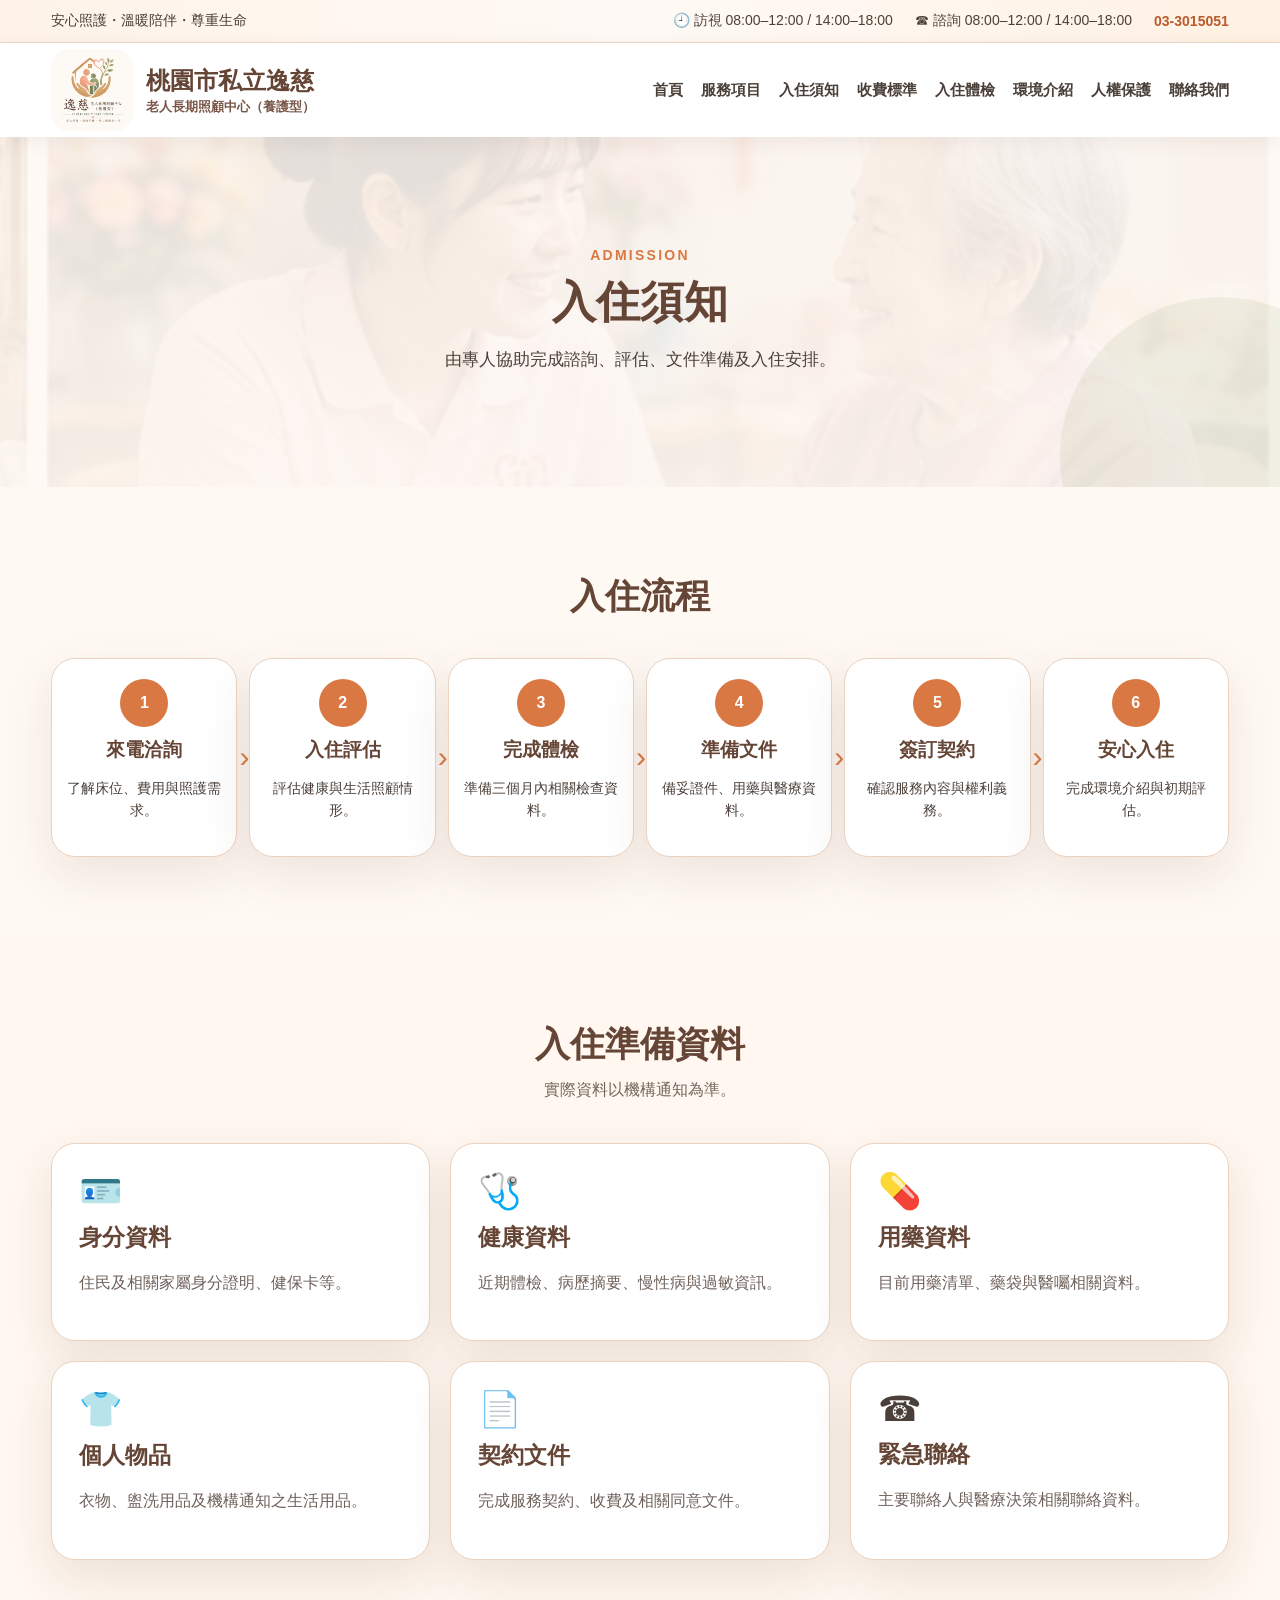
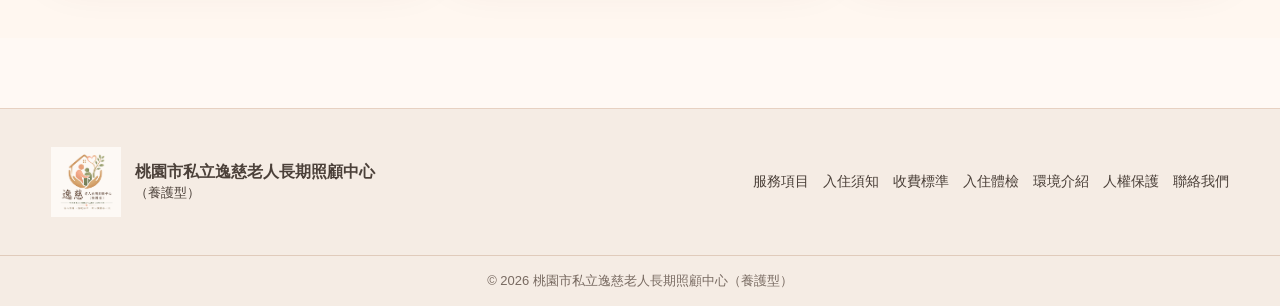
==== commit 5904fb02: "移除公開表單中心入口（admission.html）" ====
--- a/admission.html
+++ b/admission.html
@@ -1 +1 @@
-<!doctype html><html lang="zh-Hant"><head><meta charset="utf-8"><meta name="viewport" content="width=device-width,initial-scale=1"><meta name="description" content="逸慈老人長期照顧中心入住流程、入住準備資料、參觀預約與常見問題。"><link rel="icon" href="favicon.png"><title>入住須知與流程｜逸慈老人長期照顧中心</title><link rel="stylesheet" href="assets/css/site.css"><meta name="google-site-verification" content="google0de005f5e0f966f5"><link rel="canonical" href="https://mapleflying1236-rgb.github.io/yici-website/admission.html"><meta property="og:locale" content="zh_TW"><meta property="og:type" content="website"><meta property="og:title" content="入住須知與流程｜逸慈老人長期照顧中心"><meta property="og:description" content="逸慈老人長期照顧中心入住流程、入住準備資料、參觀預約與常見問題。"><meta property="og:url" content="https://mapleflying1236-rgb.github.io/yici-website/admission.html"><meta property="og:site_name" content="逸慈老人長期照顧中心"><meta property="og:image" content="https://mapleflying1236-rgb.github.io/yici-website/assets/images/hero-care.jpg"><meta name="twitter:card" content="summary_large_image"><meta name="twitter:title" content="入住須知與流程｜逸慈老人長期照顧中心"><meta name="twitter:description" content="逸慈老人長期照顧中心入住流程、入住準備資料、參觀預約與常見問題。"><meta name="twitter:image" content="https://mapleflying1236-rgb.github.io/yici-website/assets/images/hero-care.jpg"><script type="application/ld+json">{"@context":"https://schema.org","@type":"NursingHome","name":"桃園市私立逸慈老人長期照顧中心（養護型）","alternateName":"逸慈老人長期照顧中心","url":"https://mapleflying1236-rgb.github.io/yici-website/","logo":"https://mapleflying1236-rgb.github.io/yici-website/assets/images/logo.png","image":"https://mapleflying1236-rgb.github.io/yici-website/assets/images/hero-care.jpg","telephone":"+886-3-301-5051","description":"提供24小時專業照護、護理服務、生活照顧、營養膳食與入住諮詢。","openingHoursSpecification":[{"@type":"OpeningHoursSpecification","dayOfWeek":["Monday","Tuesday","Wednesday","Thursday","Friday","Saturday","Sunday"],"opens":"08:00","closes":"12:00"},{"@type":"OpeningHoursSpecification","dayOfWeek":["Monday","Tuesday","Wednesday","Thursday","Friday","Saturday","Sunday"],"opens":"14:00","closes":"18:00"}]}</script></head><body><div class="topbar"><div class="container topbar-inner"><span>安心照護・溫暖陪伴・尊重生命</span><div class="topbar-items"><div>🕘 訪視 08:00–12:00 / 14:00–18:00</div><div>☎ 諮詢 08:00–12:00 / 14:00–18:00</div><div><strong>03-3015051</strong></div></div></div></div><header><div class="container nav"><a class="brand" href="index.html"><img src="assets/images/logo.png" alt="逸慈老人長期照顧中心 Logo"><div><h1>桃園市私立逸慈</h1><small>老人長期照顧中心（養護型）</small></div></a><button class="menu-toggle" aria-label="開啟選單" aria-expanded="false">☰</button><nav class="menu"><a href="index.html">首頁</a><a href="services.html">服務項目</a><a href="admission.html">入住須知</a><a href="pricing.html">收費標準</a><a href="health-check.html">入住體檢</a><a href="environment.html">環境介紹</a><a href="protection.html">人權保護</a><a href="forms.html">表單中心</a><a href="contact.html">聯絡我們</a></nav></div></header><main><section class="page-hero"><div class="inner container"><div class="eyebrow">ADMISSION</div><h2>入住須知</h2><p>由專人協助完成諮詢、評估、文件準備及入住安排。</p></div></section><section class="section"><div class="container"><div class="title"><h2>入住流程</h2></div><div class="flow"><article class="step card"><span>1</span><h3>來電洽詢</h3><p>了解床位、費用與照護需求。</p></article><article class="step card"><span>2</span><h3>入住評估</h3><p>評估健康與生活照顧情形。</p></article><article class="step card"><span>3</span><h3>完成體檢</h3><p>準備三個月內相關檢查資料。</p></article><article class="step card"><span>4</span><h3>準備文件</h3><p>備妥證件、用藥與醫療資料。</p></article><article class="step card"><span>5</span><h3>簽訂契約</h3><p>確認服務內容與權利義務。</p></article><article class="step card"><span>6</span><h3>安心入住</h3><p>完成環境介紹與初期評估。</p></article></div></div></section><section class="section alt"><div class="container"><div class="title"><h2>入住準備資料</h2><p>實際資料以機構通知為準。</p></div><div class="services"><article class="service card"><div class="icon">🪪</div><h3>身分資料</h3><p>住民及相關家屬身分證明、健保卡等。</p></article><article class="service card"><div class="icon">🩺</div><h3>健康資料</h3><p>近期體檢、病歷摘要、慢性病與過敏資訊。</p></article><article class="service card"><div class="icon">💊</div><h3>用藥資料</h3><p>目前用藥清單、藥袋與醫囑相關資料。</p></article><article class="service card"><div class="icon">👕</div><h3>個人物品</h3><p>衣物、盥洗用品及機構通知之生活用品。</p></article><article class="service card"><div class="icon">📄</div><h3>契約文件</h3><p>完成服務契約、收費及相關同意文件。</p></article><article class="service card"><div class="icon">☎</div><h3>緊急聯絡</h3><p>主要聯絡人與醫療決策相關聯絡資料。</p></article></div></div></section></main><footer><div class="container footer-main"><div class="footer-brand"><img src="assets/images/logo.png" alt="逸慈 Logo"><div><strong>桃園市私立逸慈老人長期照顧中心</strong><br><small>（養護型）</small></div></div><div class="footer-links"><a href="services.html">服務項目</a><a href="admission.html">入住須知</a><a href="pricing.html">收費標準</a><a href="health-check.html">入住體檢</a><a href="environment.html">環境介紹</a><a href="protection.html">人權保護</a><a href="forms.html">表單中心</a><a href="contact.html">聯絡我們</a></div></div><div class="copyright">© 2026 桃園市私立逸慈老人長期照顧中心（養護型）</div></footer><a class="float-call" href="tel:033015051">☎ 立即來電</a><script src="assets/js/site.js"></script></body></html>+<!doctype html><html lang="zh-Hant"><head><meta charset="utf-8"><meta name="viewport" content="width=device-width,initial-scale=1"><meta name="description" content="逸慈老人長期照顧中心入住流程、入住準備資料、參觀預約與常見問題。"><link rel="icon" href="favicon.png"><title>入住須知與流程｜逸慈老人長期照顧中心</title><link rel="stylesheet" href="assets/css/site.css"><meta name="google-site-verification" content="google0de005f5e0f966f5"><link rel="canonical" href="https://mapleflying1236-rgb.github.io/yici-website/admission.html"><meta property="og:locale" content="zh_TW"><meta property="og:type" content="website"><meta property="og:title" content="入住須知與流程｜逸慈老人長期照顧中心"><meta property="og:description" content="逸慈老人長期照顧中心入住流程、入住準備資料、參觀預約與常見問題。"><meta property="og:url" content="https://mapleflying1236-rgb.github.io/yici-website/admission.html"><meta property="og:site_name" content="逸慈老人長期照顧中心"><meta property="og:image" content="https://mapleflying1236-rgb.github.io/yici-website/assets/images/hero-care.jpg"><meta name="twitter:card" content="summary_large_image"><meta name="twitter:title" content="入住須知與流程｜逸慈老人長期照顧中心"><meta name="twitter:description" content="逸慈老人長期照顧中心入住流程、入住準備資料、參觀預約與常見問題。"><meta name="twitter:image" content="https://mapleflying1236-rgb.github.io/yici-website/assets/images/hero-care.jpg"><script type="application/ld+json">{"@context":"https://schema.org","@type":"NursingHome","name":"桃園市私立逸慈老人長期照顧中心（養護型）","alternateName":"逸慈老人長期照顧中心","url":"https://mapleflying1236-rgb.github.io/yici-website/","logo":"https://mapleflying1236-rgb.github.io/yici-website/assets/images/logo.png","image":"https://mapleflying1236-rgb.github.io/yici-website/assets/images/hero-care.jpg","telephone":"+886-3-301-5051","description":"提供24小時專業照護、護理服務、生活照顧、營養膳食與入住諮詢。","openingHoursSpecification":[{"@type":"OpeningHoursSpecification","dayOfWeek":["Monday","Tuesday","Wednesday","Thursday","Friday","Saturday","Sunday"],"opens":"08:00","closes":"12:00"},{"@type":"OpeningHoursSpecification","dayOfWeek":["Monday","Tuesday","Wednesday","Thursday","Friday","Saturday","Sunday"],"opens":"14:00","closes":"18:00"}]}</script></head><body><div class="topbar"><div class="container topbar-inner"><span>安心照護・溫暖陪伴・尊重生命</span><div class="topbar-items"><div>🕘 訪視 08:00–12:00 / 14:00–18:00</div><div>☎ 諮詢 08:00–12:00 / 14:00–18:00</div><div><strong>03-3015051</strong></div></div></div></div><header><div class="container nav"><a class="brand" href="index.html"><img src="assets/images/logo.png" alt="逸慈老人長期照顧中心 Logo"><div><h1>桃園市私立逸慈</h1><small>老人長期照顧中心（養護型）</small></div></a><button class="menu-toggle" aria-label="開啟選單" aria-expanded="false">☰</button><nav class="menu"><a href="index.html">首頁</a><a href="services.html">服務項目</a><a href="admission.html">入住須知</a><a href="pricing.html">收費標準</a><a href="health-check.html">入住體檢</a><a href="environment.html">環境介紹</a><a href="protection.html">人權保護</a><a href="contact.html">聯絡我們</a></nav></div></header><main><section class="page-hero"><div class="inner container"><div class="eyebrow">ADMISSION</div><h2>入住須知</h2><p>由專人協助完成諮詢、評估、文件準備及入住安排。</p></div></section><section class="section"><div class="container"><div class="title"><h2>入住流程</h2></div><div class="flow"><article class="step card"><span>1</span><h3>來電洽詢</h3><p>了解床位、費用與照護需求。</p></article><article class="step card"><span>2</span><h3>入住評估</h3><p>評估健康與生活照顧情形。</p></article><article class="step card"><span>3</span><h3>完成體檢</h3><p>準備三個月內相關檢查資料。</p></article><article class="step card"><span>4</span><h3>準備文件</h3><p>備妥證件、用藥與醫療資料。</p></article><article class="step card"><span>5</span><h3>簽訂契約</h3><p>確認服務內容與權利義務。</p></article><article class="step card"><span>6</span><h3>安心入住</h3><p>完成環境介紹與初期評估。</p></article></div></div></section><section class="section alt"><div class="container"><div class="title"><h2>入住準備資料</h2><p>實際資料以機構通知為準。</p></div><div class="services"><article class="service card"><div class="icon">🪪</div><h3>身分資料</h3><p>住民及相關家屬身分證明、健保卡等。</p></article><article class="service card"><div class="icon">🩺</div><h3>健康資料</h3><p>近期體檢、病歷摘要、慢性病與過敏資訊。</p></article><article class="service card"><div class="icon">💊</div><h3>用藥資料</h3><p>目前用藥清單、藥袋與醫囑相關資料。</p></article><article class="service card"><div class="icon">👕</div><h3>個人物品</h3><p>衣物、盥洗用品及機構通知之生活用品。</p></article><article class="service card"><div class="icon">📄</div><h3>契約文件</h3><p>完成服務契約、收費及相關同意文件。</p></article><article class="service card"><div class="icon">☎</div><h3>緊急聯絡</h3><p>主要聯絡人與醫療決策相關聯絡資料。</p></article></div></div></section></main><footer><div class="container footer-main"><div class="footer-brand"><img src="assets/images/logo.png" alt="逸慈 Logo"><div><strong>桃園市私立逸慈老人長期照顧中心</strong><br><small>（養護型）</small></div></div><div class="footer-links"><a href="services.html">服務項目</a><a href="admission.html">入住須知</a><a href="pricing.html">收費標準</a><a href="health-check.html">入住體檢</a><a href="environment.html">環境介紹</a><a href="protection.html">人權保護</a><a href="contact.html">聯絡我們</a></div></div><div class="copyright">© 2026 桃園市私立逸慈老人長期照顧中心（養護型）</div></footer><a class="float-call" href="tel:033015051">☎ 立即來電</a><script src="assets/js/site.js"></script></body></html>
